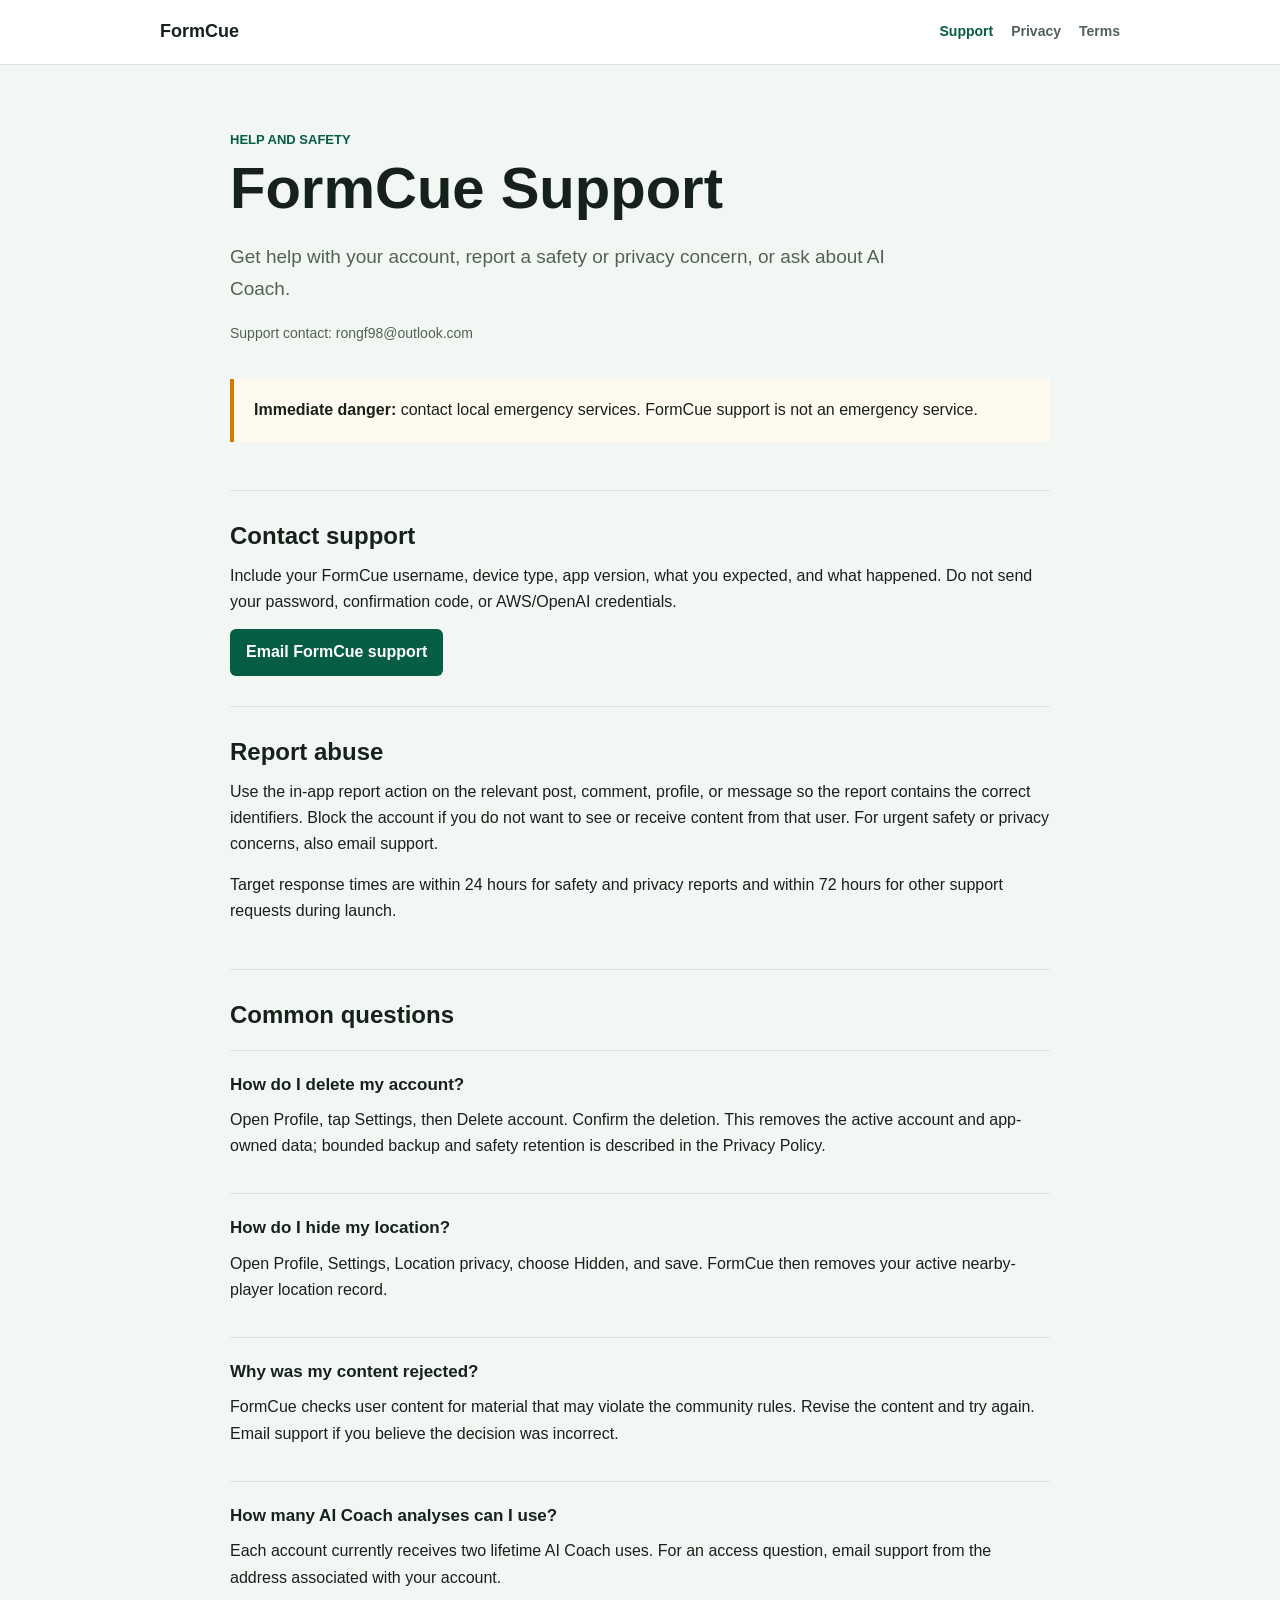
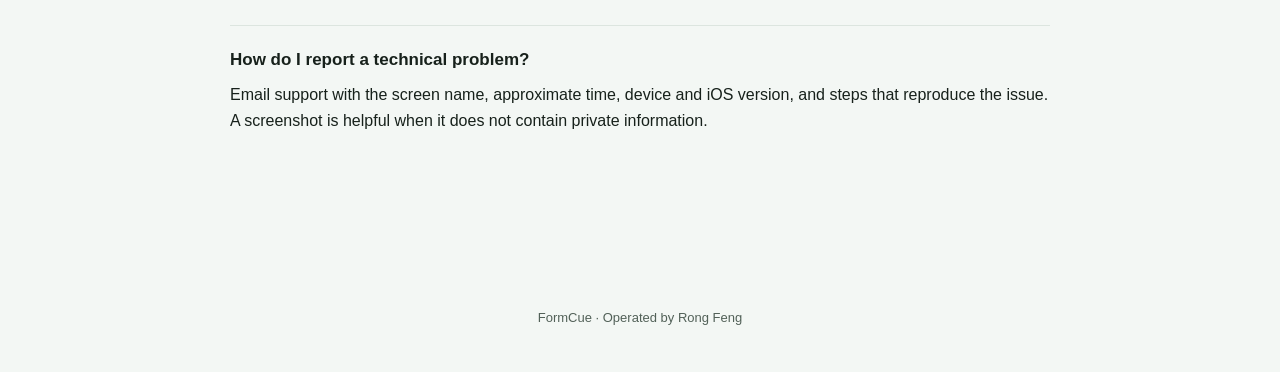
==== legal-site/index.html @ 5140407c "publish FormCue legal and support pages" ====
<!doctype html><html lang="en"><head><meta charset="utf-8"><meta name="viewport" content="width=device-width, initial-scale=1"><meta http-equiv="refresh" content="0; url=./support/"><title>FormCue</title></head><body><p><a href="./support/">Open FormCue Support</a></p></body></html>
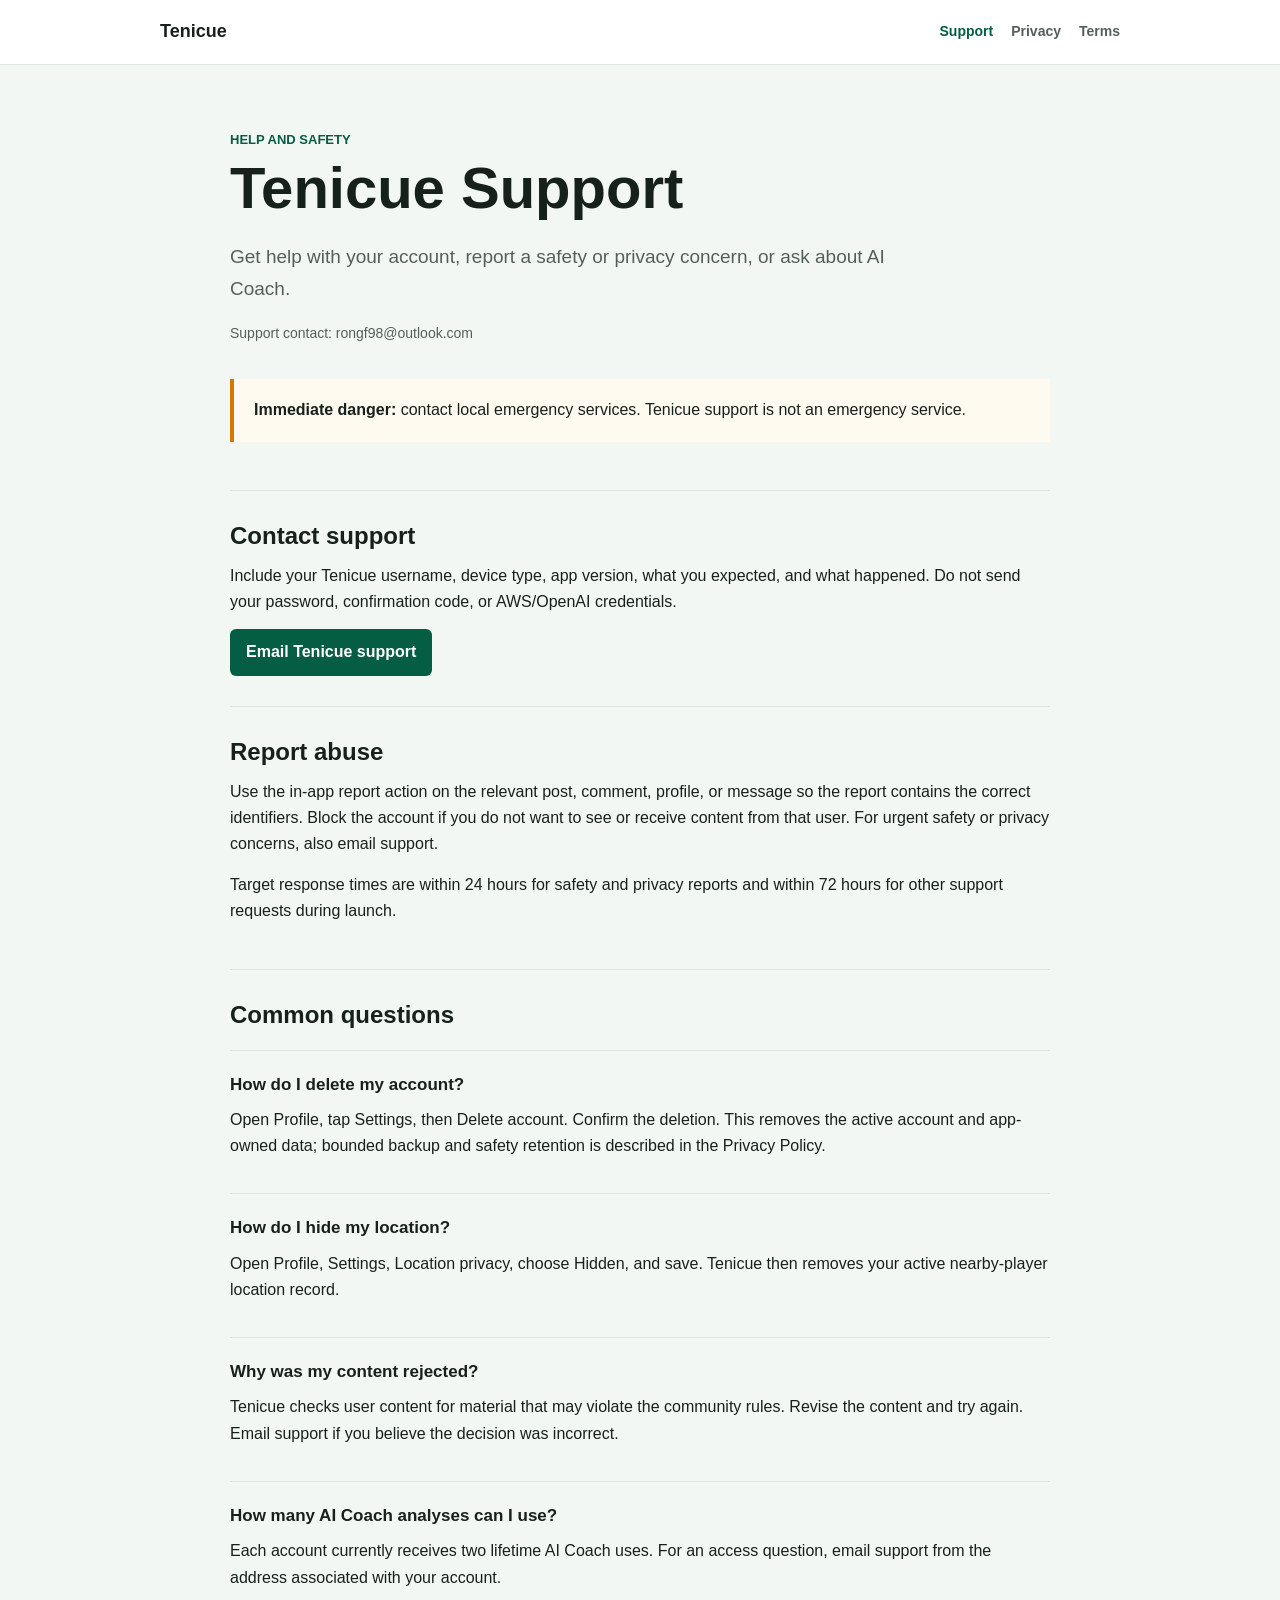
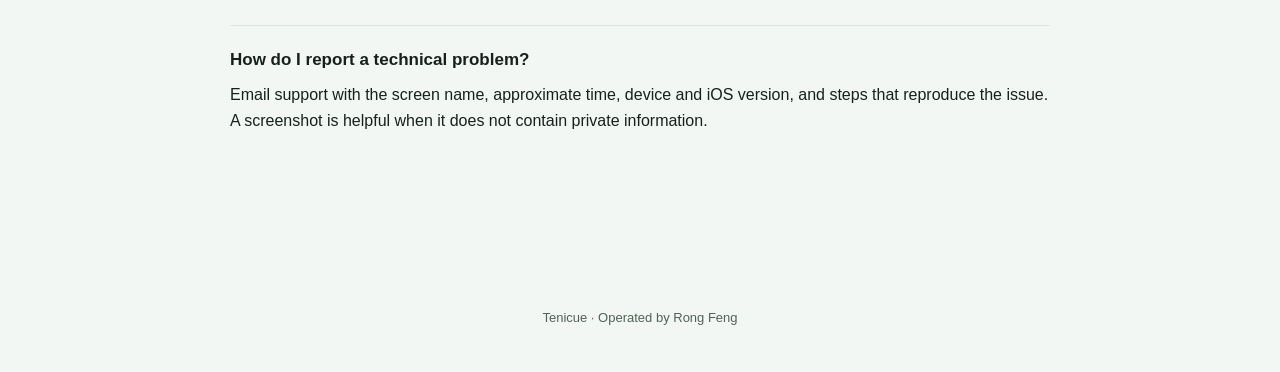
==== commit 7f3bd394: "rename legal pages to Tenicue" ====
--- a/legal-site/index.html
+++ b/legal-site/index.html
@@ -1 +1 @@
-<!doctype html><html lang="en"><head><meta charset="utf-8"><meta name="viewport" content="width=device-width, initial-scale=1"><meta http-equiv="refresh" content="0; url=./support/"><title>FormCue</title></head><body><p><a href="./support/">Open FormCue Support</a></p></body></html>
+<!doctype html><html lang="en"><head><meta charset="utf-8"><meta name="viewport" content="width=device-width, initial-scale=1"><meta http-equiv="refresh" content="0; url=./support/"><title>Tenicue</title></head><body><p><a href="./support/">Open Tenicue Support</a></p></body></html>
